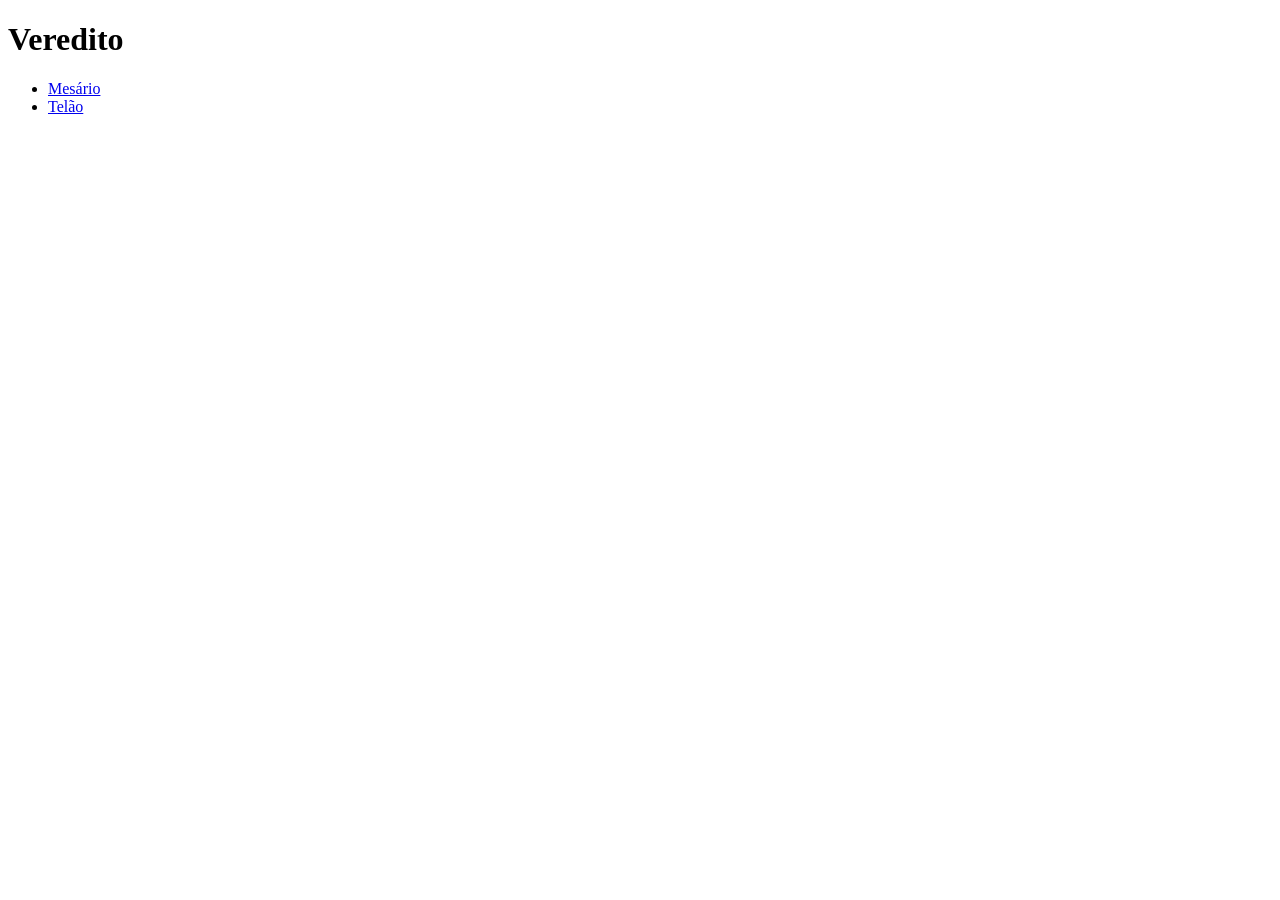
==== static/index.html @ 011d1b81 "feat(api): rotas de sessões e cadastro de urnas" ====
<!doctype html>
<html lang="pt-BR">
<head><meta charset="utf-8"><title>Veredito</title></head>
<body>
  <h1>Veredito</h1>
  <ul>
    <li><a href="/mesario/">Mesário</a></li>
    <li><a href="/telao/">Telão</a></li>
  </ul>
</body>
</html>
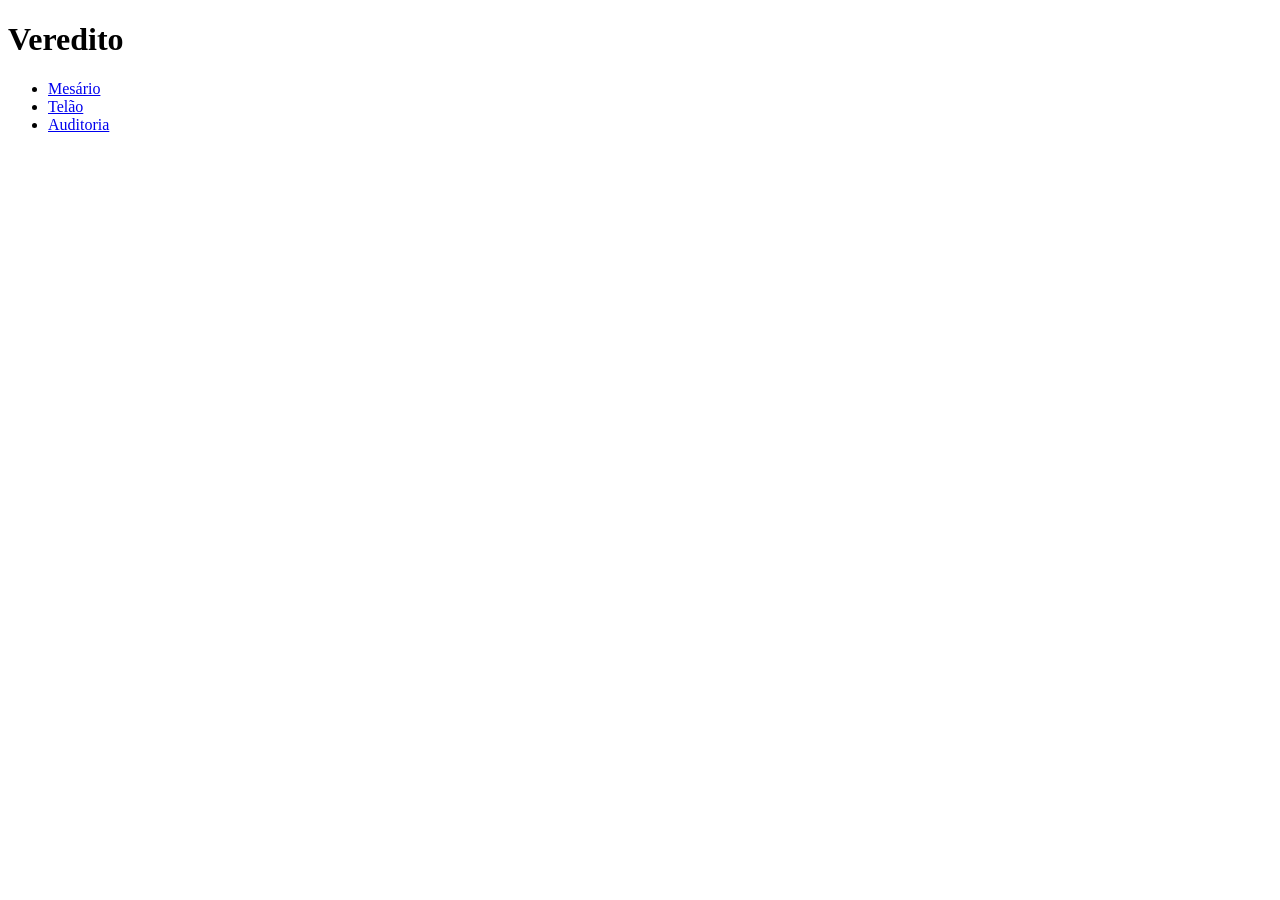
==== commit 26588fda: "feat(auditoria): página pública com resultado, votos por urna e linha do tempo" ====
--- a/static/index.html
+++ b/static/index.html
@@ -6,6 +6,7 @@
   <ul>
     <li><a href="/mesario/">Mesário</a></li>
     <li><a href="/telao/">Telão</a></li>
+    <li><a href="/auditoria/">Auditoria</a></li>
   </ul>
 </body>
 </html>
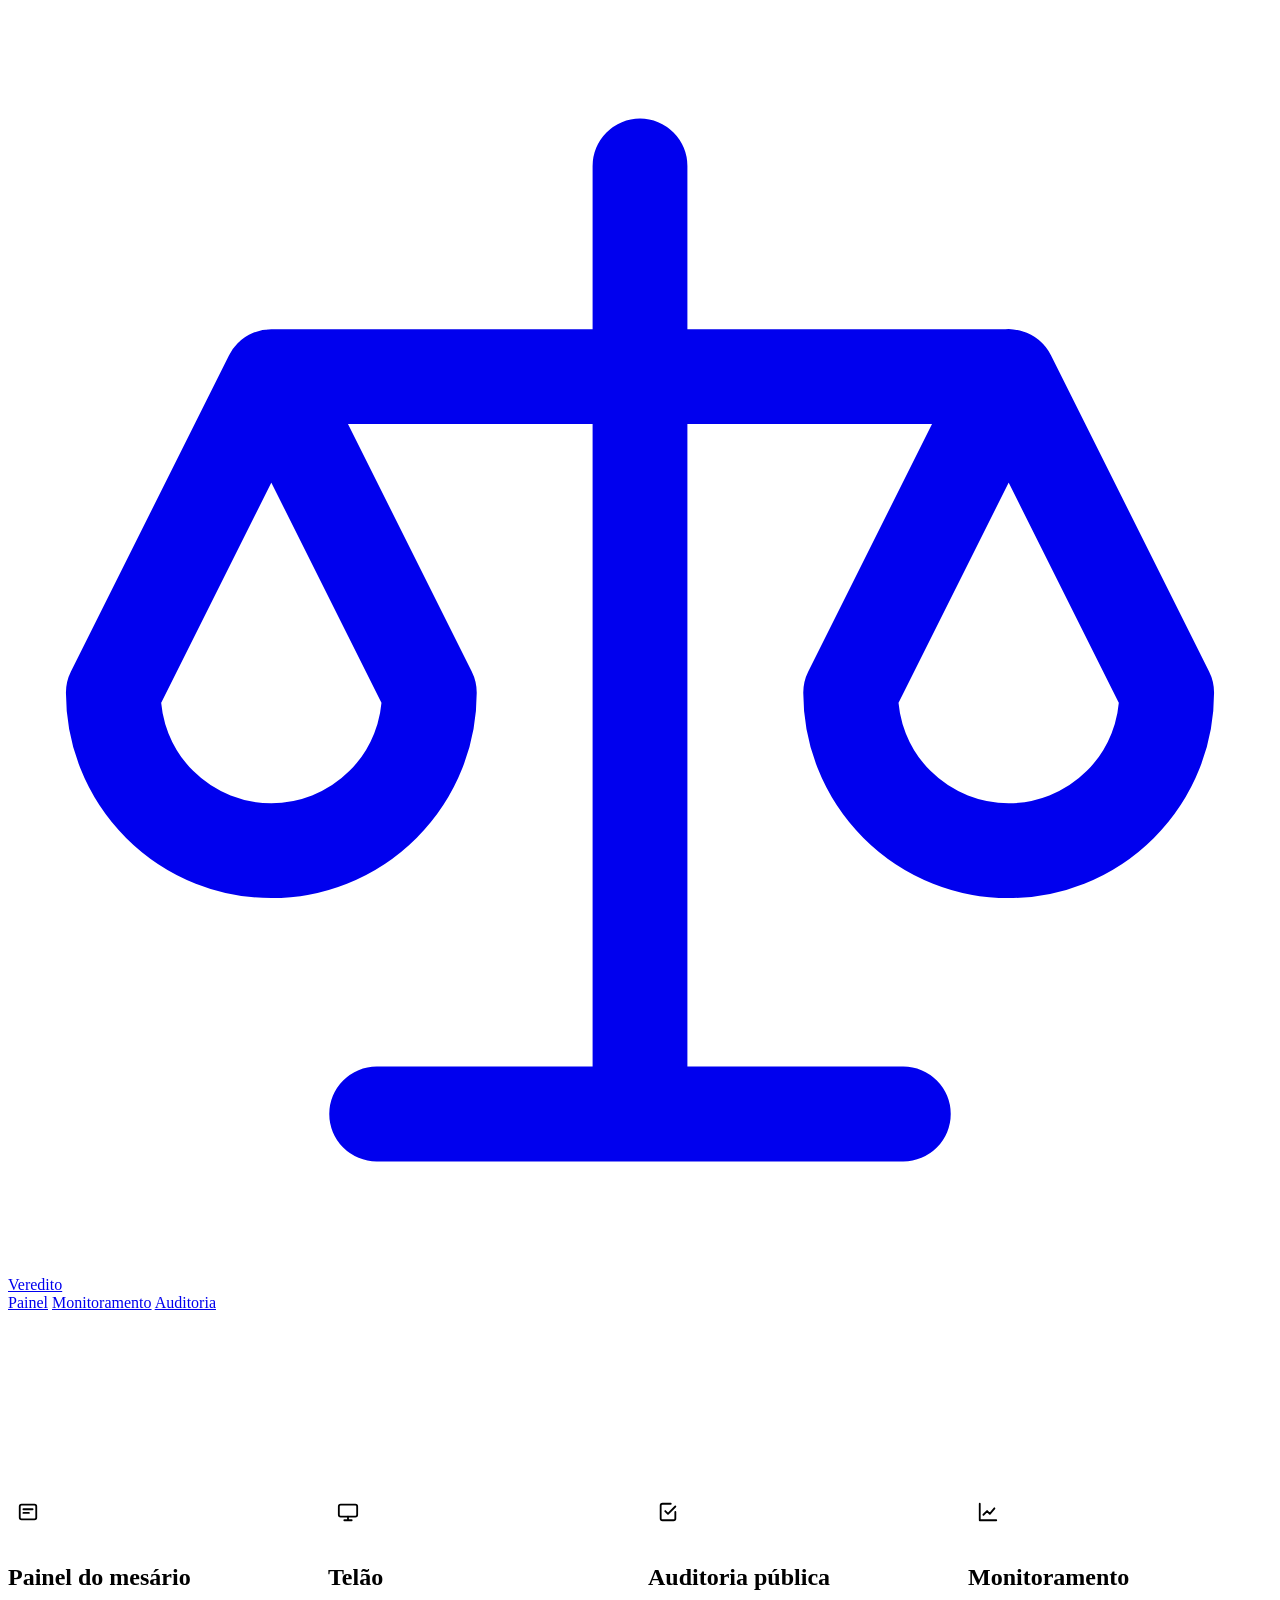
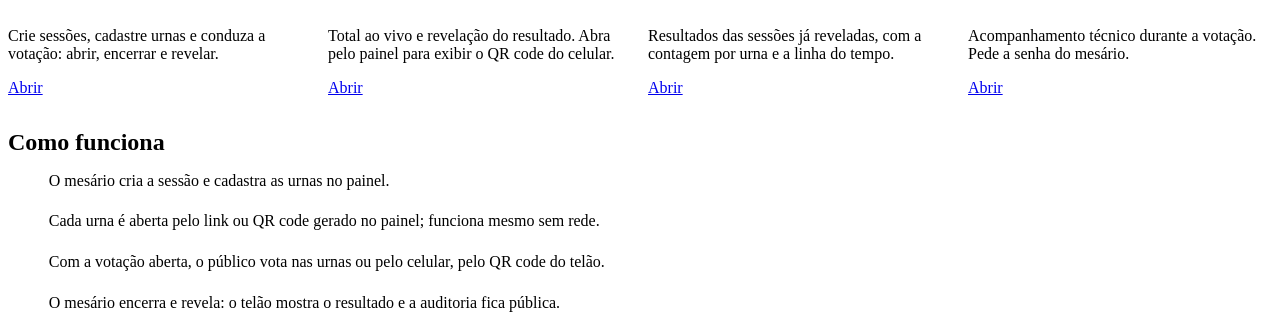
==== commit ff33ed25: "feat(ui): página inicial com as telas e como funciona" ====
--- a/static/index.html
+++ b/static/index.html
@@ -1,12 +1,93 @@
 <!doctype html>
 <html lang="pt-BR">
-<head><meta charset="utf-8"><title>Veredito</title></head>
+<head>
+  <meta charset="utf-8">
+  <meta name="viewport" content="width=device-width, initial-scale=1">
+  <title data-i18n="inicio.titulo">Veredito</title>
+  <link rel="stylesheet" href="/estilo.css">
+  <style>
+    .capa { background: var(--primaria); color: #fff; padding: 2.5rem 0 4.5rem; }
+    .capa .conteudo { padding-top: 0; padding-bottom: 0; }
+    .capa h1 { font-size: 2.1rem; margin-bottom: 0.5rem; }
+    .capa p { color: rgba(255, 255, 255, 0.82); font-size: 1.1rem; max-width: 60ch; margin: 0; }
+    .telas { display: grid; gap: 1rem; grid-template-columns: repeat(auto-fit, minmax(240px, 1fr));
+             margin-top: -3rem; }
+    .telas .cartao { display: flex; flex-direction: column; margin: 0; }
+    .telas .cartao p { color: var(--texto-2); flex: 1; }
+    .telas .icone { width: 40px; height: 40px; border-radius: 10px; display: grid; place-items: center;
+                    background: var(--primaria-suave); color: var(--primaria); margin-bottom: 0.75rem; }
+    .telas .icone svg { width: 22px; height: 22px; }
+    .telas .botao { align-self: flex-start; }
+    .passos { counter-reset: passo; list-style: none; padding: 0; margin: 0; display: grid; gap: 0.75rem; }
+    .passos li { counter-increment: passo; display: flex; gap: 0.75rem; align-items: flex-start; }
+    .passos li::before { content: counter(passo); flex: none; width: 1.8rem; height: 1.8rem; border-radius: 50%;
+                         display: grid; place-items: center; background: var(--primaria); color: #fff;
+                         font-weight: 700; font-size: 0.85rem; }
+    h2.secao { margin: 2rem 0 1rem; }
+  </style>
+</head>
 <body>
-  <h1>Veredito</h1>
-  <ul>
-    <li><a href="/mesario/">Mesário</a></li>
-    <li><a href="/telao/">Telão</a></li>
-    <li><a href="/auditoria/">Auditoria</a></li>
-  </ul>
+  <header class="topo">
+    <div class="faixa">
+      <a class="marca" href="/">
+        <svg viewBox="0 0 24 24" fill="none" stroke="currentColor" stroke-width="1.8" stroke-linecap="round" stroke-linejoin="round" aria-hidden="true"><path d="M12 3v18M7 21h10M5 7h14M5 7l-3 6a3 3 0 0 0 6 0zM19 7l-3 6a3 3 0 0 0 6 0z"/></svg>
+        <span>Veredito</span>
+      </a>
+      <nav>
+        <a href="/mesario/" data-i18n="nav.painel">Painel</a>
+        <a href="/monitor/" data-i18n="nav.monitor">Monitoramento</a>
+        <a href="/auditoria/" data-i18n="nav.auditoria">Auditoria</a>
+      </nav>
+      <div class="acoes"></div>
+    </div>
+  </header>
+
+  <section class="capa">
+    <div class="conteudo">
+      <h1 data-i18n="inicio.titulo">Veredito</h1>
+      <p data-i18n="inicio.subtitulo">Votação ao vivo para júri simulado: urnas de toque, voto pelo celular e revelação no telão.</p>
+    </div>
+  </section>
+
+  <main class="conteudo">
+    <div class="telas">
+      <div class="cartao">
+        <div class="icone"><svg viewBox="0 0 24 24" fill="none" stroke="currentColor" stroke-width="2" stroke-linecap="round" stroke-linejoin="round"><rect x="3" y="4" width="18" height="16" rx="2"/><path d="M7 9h10M7 13h6"/></svg></div>
+        <h2 data-i18n="inicio.painel">Painel do mesário</h2>
+        <p data-i18n="inicio.painel_ajuda">Crie sessões, cadastre urnas e conduza a votação: abrir, encerrar e revelar.</p>
+        <a class="botao principal" href="/mesario/" data-i18n="inicio.abrir">Abrir</a>
+      </div>
+      <div class="cartao">
+        <div class="icone"><svg viewBox="0 0 24 24" fill="none" stroke="currentColor" stroke-width="2" stroke-linecap="round" stroke-linejoin="round"><rect x="2" y="4" width="20" height="13" rx="2"/><path d="M8 21h8M12 17v4"/></svg></div>
+        <h2 data-i18n="inicio.telao">Telão</h2>
+        <p data-i18n="inicio.telao_ajuda">Total ao vivo e revelação do resultado. Abra pelo painel para exibir o QR code do celular.</p>
+        <a class="botao" href="/telao/" data-i18n="inicio.abrir">Abrir</a>
+      </div>
+      <div class="cartao">
+        <div class="icone"><svg viewBox="0 0 24 24" fill="none" stroke="currentColor" stroke-width="2" stroke-linecap="round" stroke-linejoin="round"><path d="M9 11l3 3 8-8"/><path d="M20 12v7a2 2 0 0 1-2 2H6a2 2 0 0 1-2-2V5a2 2 0 0 1 2-2h9"/></svg></div>
+        <h2 data-i18n="mesario.auditoria">Auditoria pública</h2>
+        <p data-i18n="inicio.auditoria_ajuda">Resultados das sessões já reveladas, com a contagem por urna e a linha do tempo.</p>
+        <a class="botao" href="/auditoria/" data-i18n="inicio.abrir">Abrir</a>
+      </div>
+      <div class="cartao">
+        <div class="icone"><svg viewBox="0 0 24 24" fill="none" stroke="currentColor" stroke-width="2" stroke-linecap="round" stroke-linejoin="round"><path d="M3 3v18h18"/><path d="M7 15l4-4 3 3 5-6"/></svg></div>
+        <h2 data-i18n="mesario.monitoramento">Monitoramento</h2>
+        <p data-i18n="inicio.monitor_ajuda">Acompanhamento técnico durante a votação. Pede a senha do mesário.</p>
+        <a class="botao" href="/monitor/" data-i18n="inicio.abrir">Abrir</a>
+      </div>
+    </div>
+
+    <h2 class="secao" data-i18n="inicio.como">Como funciona</h2>
+    <div class="cartao">
+      <ol class="passos">
+        <li data-i18n="inicio.passo1">O mesário cria a sessão e cadastra as urnas no painel.</li>
+        <li data-i18n="inicio.passo2">Cada urna é aberta pelo link ou QR code gerado no painel; funciona mesmo sem rede.</li>
+        <li data-i18n="inicio.passo3">Com a votação aberta, o público vota nas urnas ou pelo celular, pelo QR code do telão.</li>
+        <li data-i18n="inicio.passo4">O mesário encerra e revela: o telão mostra o resultado e a auditoria fica pública.</li>
+      </ol>
+    </div>
+  </main>
+
+  <script src="/i18n.js"></script>
 </body>
-</html>+</html>
